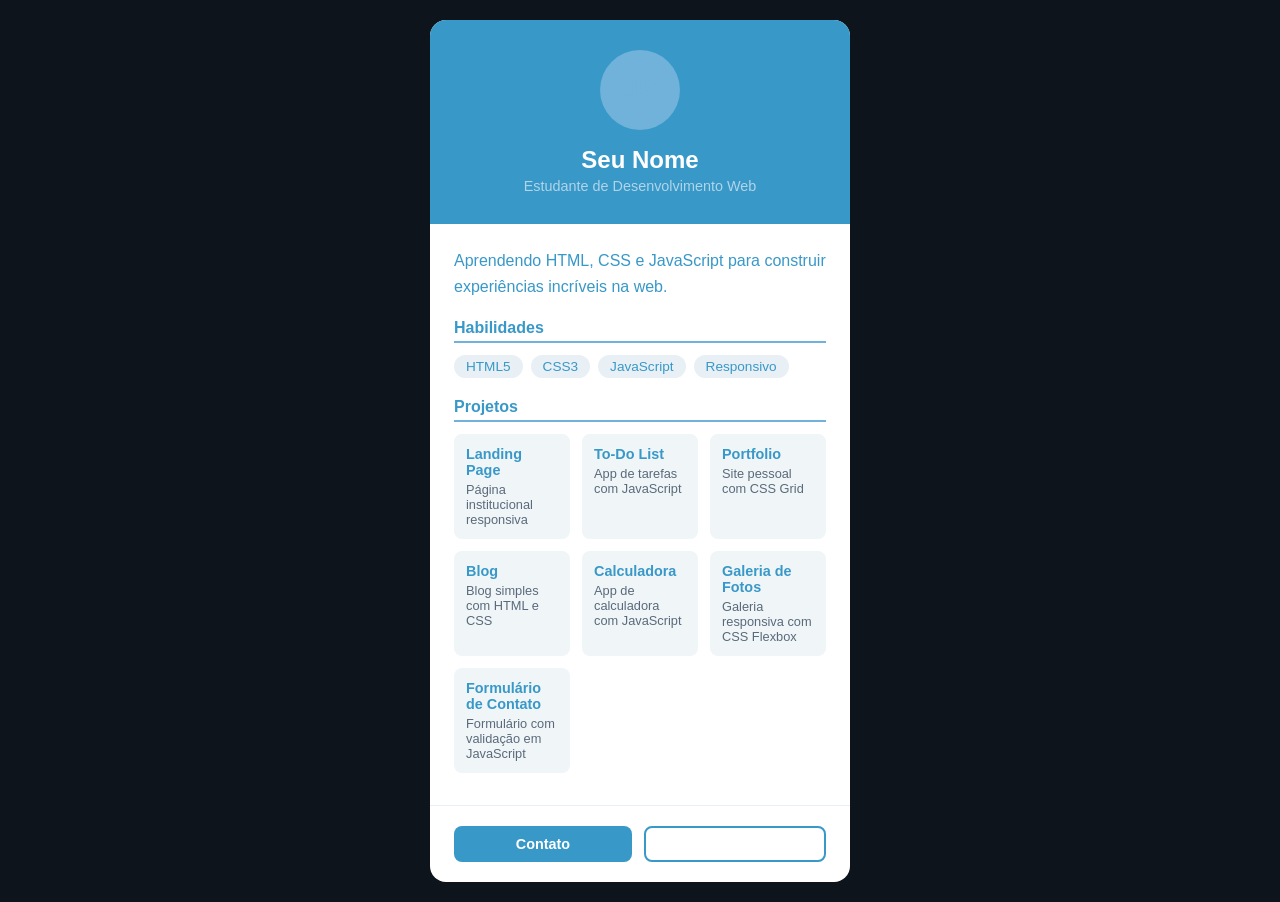
==== CSS/index.html @ f188aab3 "projetos adicionados" ====
<!DOCTYPE html>
<html lang="pt-BR">
<head>
  <meta charset="UTF-8">
  <meta name="viewport" content="width=device-width, initial-scale=1.0">
  <title>Portfolio Card</title>
  <link rel="stylesheet" href="style.css">
</head>
<body>
   
  <div class="dark-theme">
    <div class="container">
      <div class="card">

        <div class="card-header">
          <div class="avatar">JS</div>
          <h1 class="nome">Seu Nome</h1>
          <p class="titulo">Estudante de Desenvolvimento Web</p>
        </div>

        <div class="card-body">
          <p class="descricao">
            Aprendendo HTML, CSS e JavaScript para
            construir experiências incríveis na web.
          </p>

          <h2 class="secao-titulo">Habilidades</h2>
          <ul class="habilidades">
            <li class="tag">HTML5</li>
            <li class="tag">CSS3</li>
            <li class="tag">JavaScript</li>
            <li class="tag">Responsivo</li>
          </ul>

          <h2 class="secao-titulo">Projetos</h2>
          <div class="projetos">
            <div class="projeto">
              <h3>Landing Page</h3>
              <p>Página institucional responsiva</p>
            </div>
            <div class="projeto">
              <h3>To-Do List</h3>
              <p>App de tarefas com JavaScript</p>
            </div>
            <div class="projeto">
              <h3>Portfolio</h3>
              <p>Site pessoal com CSS Grid</p>
            </div>
            <div class="projeto">
              <h3>Blog</h3>
              <p>Blog simples com HTML e CSS</p>
            </div>
            <div class="projeto">
              <h3>Calculadora</h3>
              <p>App de calculadora com JavaScript</p>
            </div>
            <div class="projeto">
              <h3>Galeria de Fotos</h3>
              <p>Galeria responsiva com CSS Flexbox</p>
            </div>
            <div class="projeto">
              <h3>Formulário de Contato</h3>
              <p>Formulário com validação em JavaScript</p>
            </div>
          </div>
        </div>

        <div class="card-footer">
          <a href="#" class="btn">Contato</a>
          <a href="#" class="btn btn-outline">
---- CSS/style.css ----
* {
    margin: 0px;
    padding: 0px;
    box-sizing: border-box;
}

:root {
    --primary-color: #065A82;
    --accent-color: #B0D4E8;
    --background-color: #F0F5F8;
    --text-color: #1A1A2E
    
}
.dark-theme {
  --primary-color: #3898C8;
  --accent-color: #70B2D9;
  --background-color: #0E141B;
  --text-color: #E3EDF5;

  background-color: var(--background-color);
  color: var(--text-color);
  min-height: 100vh;
}
 
body {
    font-family: 'Segoe UI', Tahoma, sans-serif;
    background-color: var(--background-color);
    color: var(--text-color);
}
html {
    font-size: 16px;

}
.container {
    display: flex;
    justify-content: center;
    align-items: center;
    min-height: 100vh;
    padding: 20px;
}
.card {
    background-color: white;
    border-radius: 16px;
    max-width: 420px;
    width: 100%;
    box-shadow: 0 4px 20px rgba(0,0,0,0,1);
    overflow: hidden;

}
.card-header{
    background-color: var(--primary-color);
    padding: 30px;
    text-align: center;
}
@keyframes pulse {
        0% {
            transform: scale(1);
        }
        50% {
            transform: scale(1.1);
        }
        100% {
            transform: scale(1);
        }
    }
.avatar {
    width: 80px;
    height: 80px;
    border-radius: 50%;
    background-color: var(--accent-color);
    color: var(--accent-color);  
    font-size: 28px;
    font-weight: bold;
    justify-content: center;
    align-items: center;
    display: flex;
    margin: 0 auto 16px;
    animation: pulse 2s infinite;
    

    
}
.nome{
    color: white;
    font-size: 24px;
    margin-bottom: 4px;
}
.titulo {
    color: #B0D4E8;
    font-size: 14.4px;
}
.card-body {
    padding: 24px;
}
.descricao {
    color: var(--primary-color);
    line-height: 1.6;
    margin-bottom: 20px;
}
.secao-titulo{
    font-size: 16px;
    color: var(--primary-color);
    margin-bottom: 12px;
    border-bottom: 2px solid var(--accent-color);
    padding-bottom: 4px;
}
.habilidades {
    list-style: none;
    display: flex;
    flex-wrap: wrap;
    gap: 8px;
    margin-bottom: 20px;
}
.tag {
    background-color: #E8F0F5;
    color: var(--primary-color);
    padding: 4px 12px;
    border-radius: 20px;
    font-size: 13.6px;
    transition: all 0.2s;
}
.card-footer {
    padding: 20px 24px;
    border-top: 1px solid #E8F0F5;
    display: flex;
    gap: 12px;

}
.btn {
    flex: 1;
    padding: 10px;
    text-align: center;
    text-decoration: none;
    border-radius: 8px;
    font-weight: bold;
    font-size: 14.4px;
    background-color: var(--primary-color);
    color: white;
    transition: all 0.2s;
}
.btn-outline {
    background-color: transparent;
    border: 2px solid var(--primary-color);
    color: var(--primary-color);
}
.projetos{
    display: grid;
    grid-template-columns: 1fr 1fr 1fr;
    gap: 12px;
    margin-bottom: 8px;

}
.projeto{
    background-color: #F0F5F8;
    padding: 12px;
    border-radius: 8px;
    transition: transform 0.2s, box-shadow 0.2s;
}
.projeto h3{
    font-size: 14.4px;
    color: var(--primary-color);
    margin-bottom: 4px;
}
.projeto p {
    font-size: 12.8px;
    color: #5A6A7A
}
.projeto:hover {
    transform: translateY(-2px);
    box-shadow: 0 4px 12px rgba(0,0,0,0.1);
}
.btn:hover {
    opacity: 0.9;
    transform: translateY(-1px);
   
}
.tag:hover {
    background-color: var(--primary-color);
    color: white;
    cursor: pointer;
}
@media (max-width: 480px) {
    .projeto {
        grid-template-columns: 1fr;
    }
    .card-footer {
        flex-direction: column;
    }
    .avatar {
        width: 60px;
        height: 60px;
        font-size: 22px;
    }
    .nome {
        font-size: 19.2px;
    }
}
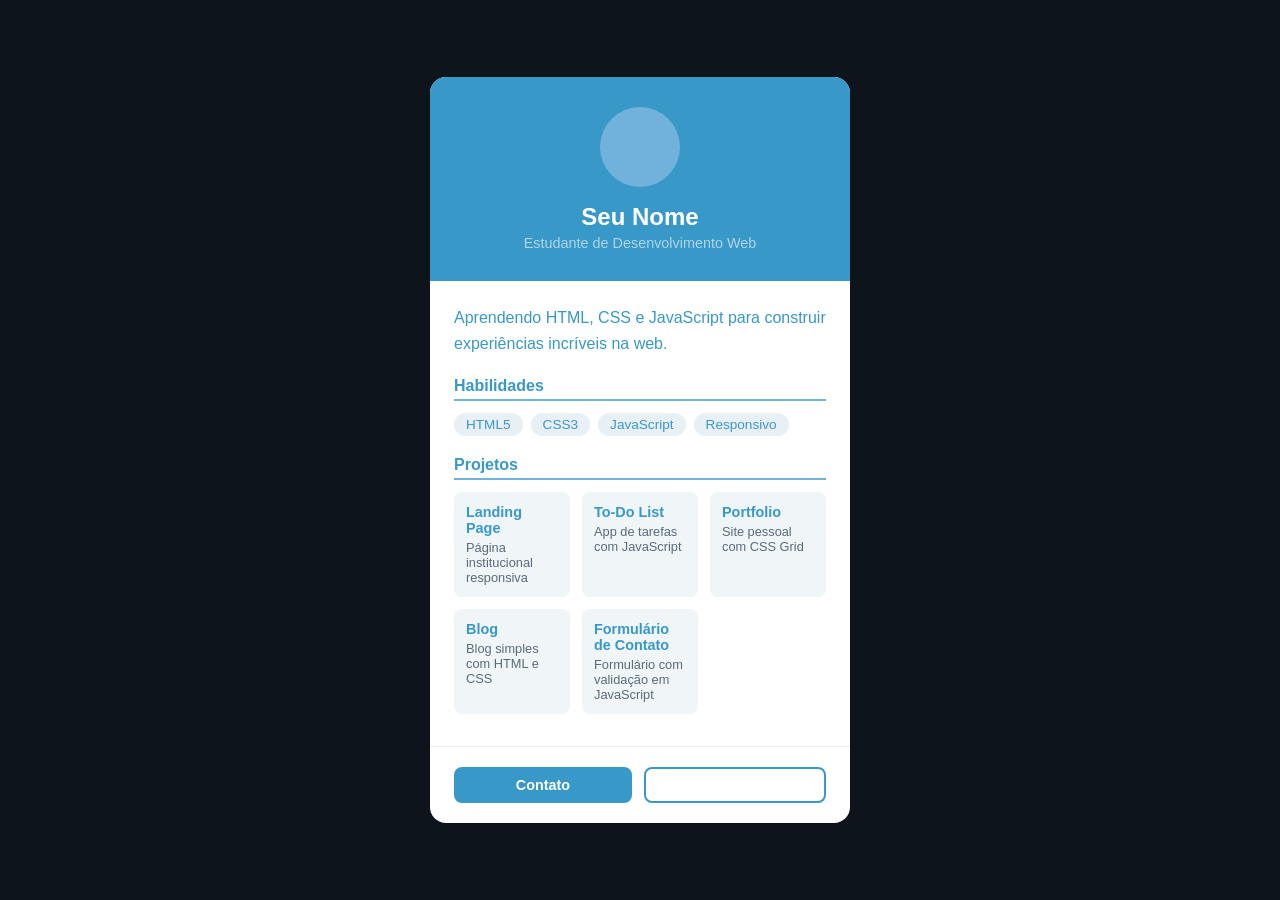
==== commit 5654a84b: "-" ====
--- a/CSS/index.html
+++ b/CSS/index.html
@@ -51,14 +51,6 @@
               <p>Blog simples com HTML e CSS</p>
             </div>
             <div class="projeto">
-              <h3>Calculadora</h3>
-              <p>App de calculadora com JavaScript</p>
-            </div>
-            <div class="projeto">
-              <h3>Galeria de Fotos</h3>
-              <p>Galeria responsiva com CSS Flexbox</p>
-            </div>
-            <div class="projeto">
               <h3>Formulário de Contato</h3>
               <p>Formulário com validação em JavaScript</p>
             </div>
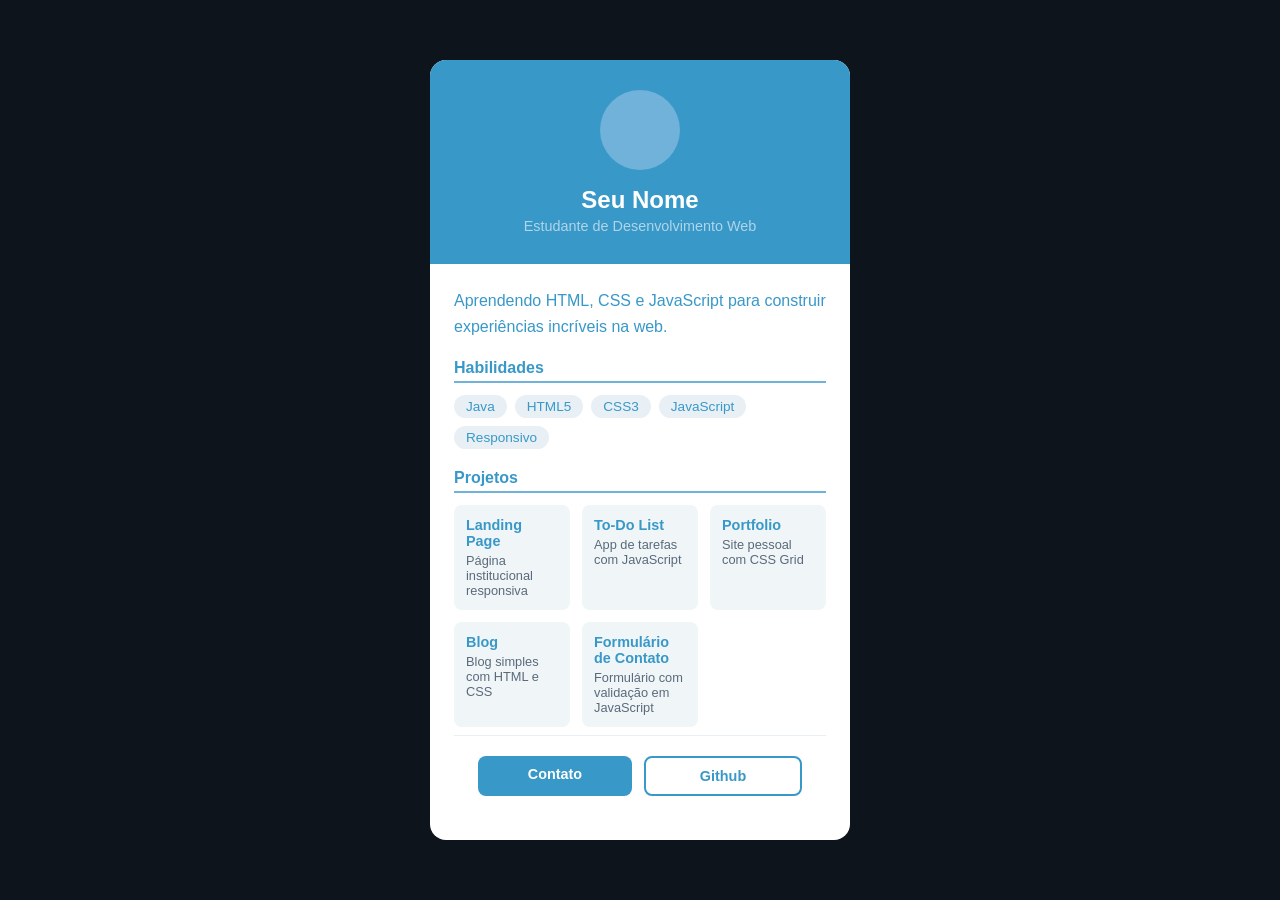
==== commit a55a76b7: "-" ====
--- a/CSS/index.html
+++ b/CSS/index.html
@@ -26,6 +26,7 @@
 
           <h2 class="secao-titulo">Habilidades</h2>
           <ul class="habilidades">
+            <li class="tag">Java</li>
             <li class="tag">HTML5</li>
             <li class="tag">CSS3</li>
             <li class="tag">JavaScript</li>
@@ -55,8 +56,10 @@
               <p>Formulário com validação em JavaScript</p>
             </div>
           </div>
-        </div>
+        
 
         <div class="card-footer">
           <a href="#" class="btn">Contato</a>
-          <a href="#" class="btn btn-outline">+          <a href="#" class="btn-outline">Github</a>
+          
+          </div>
--- a/CSS/style.css
+++ b/CSS/style.css
@@ -3,7 +3,6 @@
     padding: 0px;
     box-sizing: border-box;
 }
-
 :root {
     --primary-color: #065A82;
     --accent-color: #B0D4E8;
@@ -21,7 +20,6 @@
   color: var(--text-color);
   min-height: 100vh;
 }
- 
 body {
     font-family: 'Segoe UI', Tahoma, sans-serif;
     background-color: var(--background-color);
@@ -76,9 +74,6 @@
     display: flex;
     margin: 0 auto 16px;
     animation: pulse 2s infinite;
-    
-
-    
 }
 .nome{
     color: white;
@@ -139,6 +134,14 @@
     transition: all 0.2s;
 }
 .btn-outline {
+    flex: 1;
+    padding: 10px;
+    text-align: center;
+    text-decoration: none;
+    border-radius: 8px;
+    font-weight: bold;
+    font-size: 14.4px;
+    transition: all 0.2s;
     background-color: transparent;
     border: 2px solid var(--primary-color);
     color: var(--primary-color);
@@ -174,9 +177,14 @@
     transform: translateY(-1px);
    
 }
+.btn-outline:hover {
+    opacity: 0.9;
+    transform: translateY(-1px);
+     
+}
 .tag:hover {
     background-color: var(--primary-color);
-    color: white;
+    color: var(--text-color);
     cursor: pointer;
 }
 @media (max-width: 480px) {
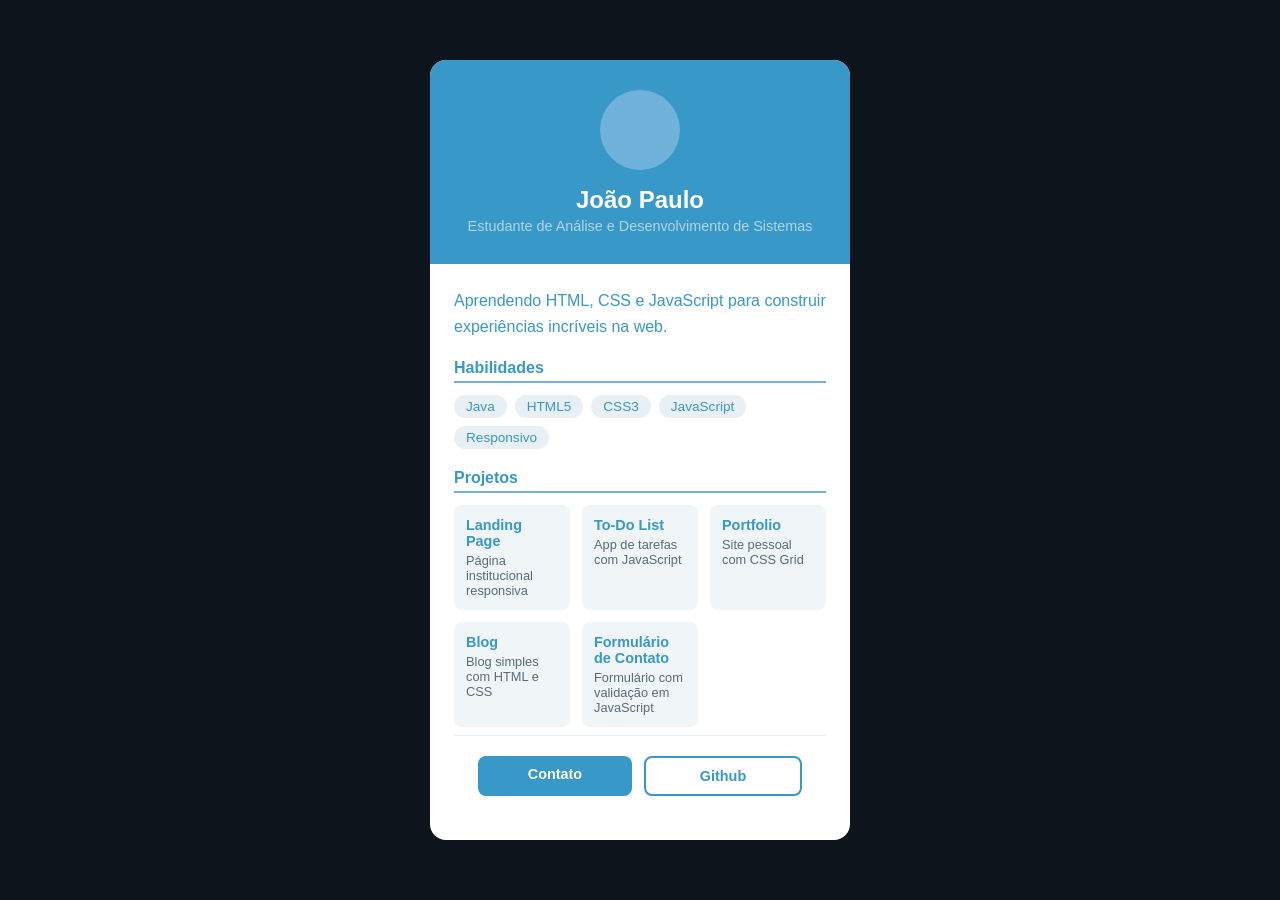
==== commit 44fe782a: "informações de perfil adicionadas" ====
--- a/CSS/index.html
+++ b/CSS/index.html
@@ -14,8 +14,8 @@
 
         <div class="card-header">
           <div class="avatar">JS</div>
-          <h1 class="nome">Seu Nome</h1>
-          <p class="titulo">Estudante de Desenvolvimento Web</p>
+          <h1 class="nome">João Paulo</h1>
+          <p class="titulo">Estudante de Análise e Desenvolvimento de Sistemas</p>
         </div>
 
         <div class="card-body">
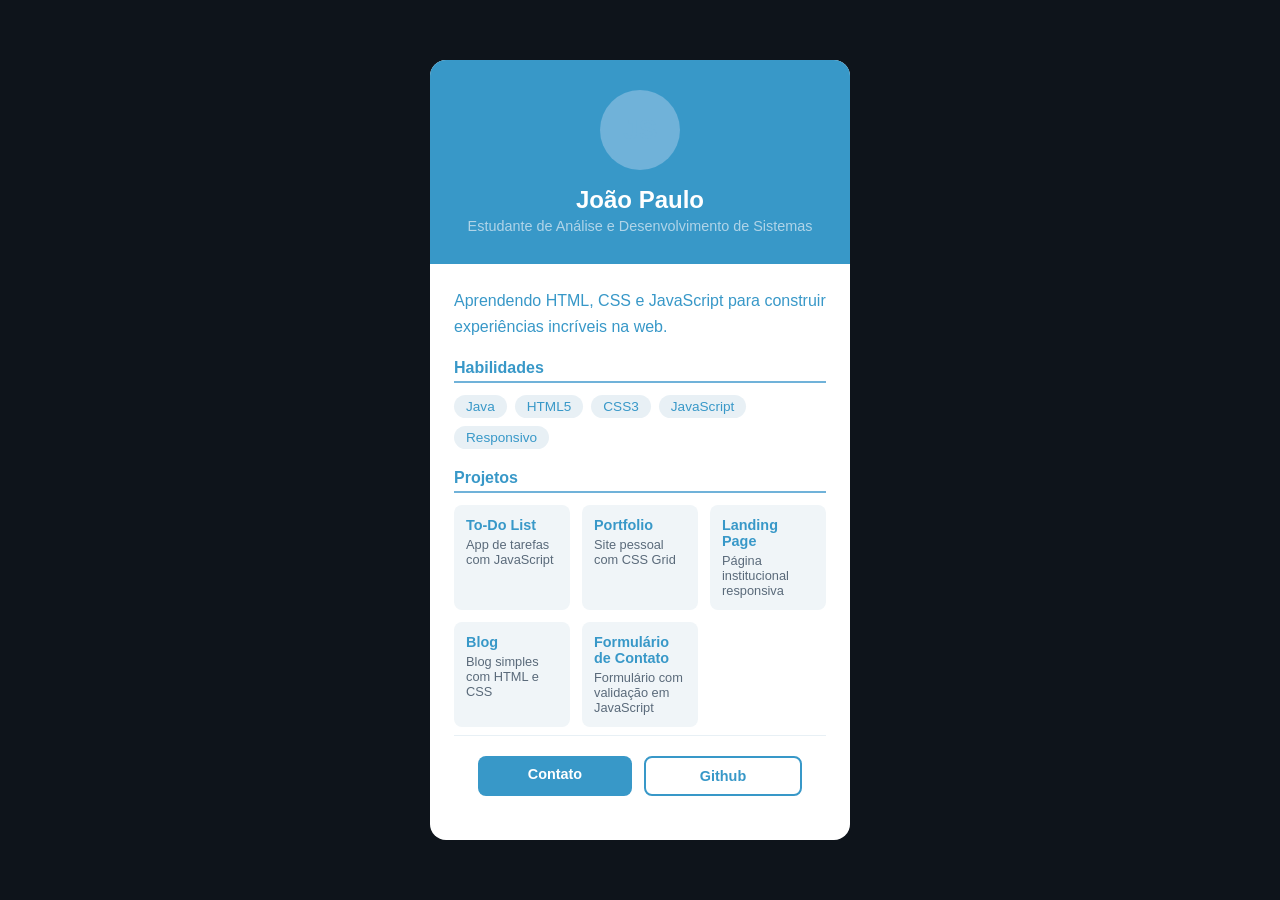
==== commit 4079cdeb: "-" ====
--- a/CSS/index.html
+++ b/CSS/index.html
@@ -11,7 +11,6 @@
   <div class="dark-theme">
     <div class="container">
       <div class="card">
-
         <div class="card-header">
           <div class="avatar">JS</div>
           <h1 class="nome">João Paulo</h1>
@@ -36,16 +35,16 @@
           <h2 class="secao-titulo">Projetos</h2>
           <div class="projetos">
             <div class="projeto">
-              <h3>Landing Page</h3>
-              <p>Página institucional responsiva</p>
-            </div>
-            <div class="projeto">
               <h3>To-Do List</h3>
               <p>App de tarefas com JavaScript</p>
             </div>
             <div class="projeto">
               <h3>Portfolio</h3>
               <p>Site pessoal com CSS Grid</p>
+            </div>
+            <div class="projeto">
+              <h3>Landing Page</h3>
+              <p>Página institucional responsiva</p>
             </div>
             <div class="projeto">
               <h3>Blog</h3>
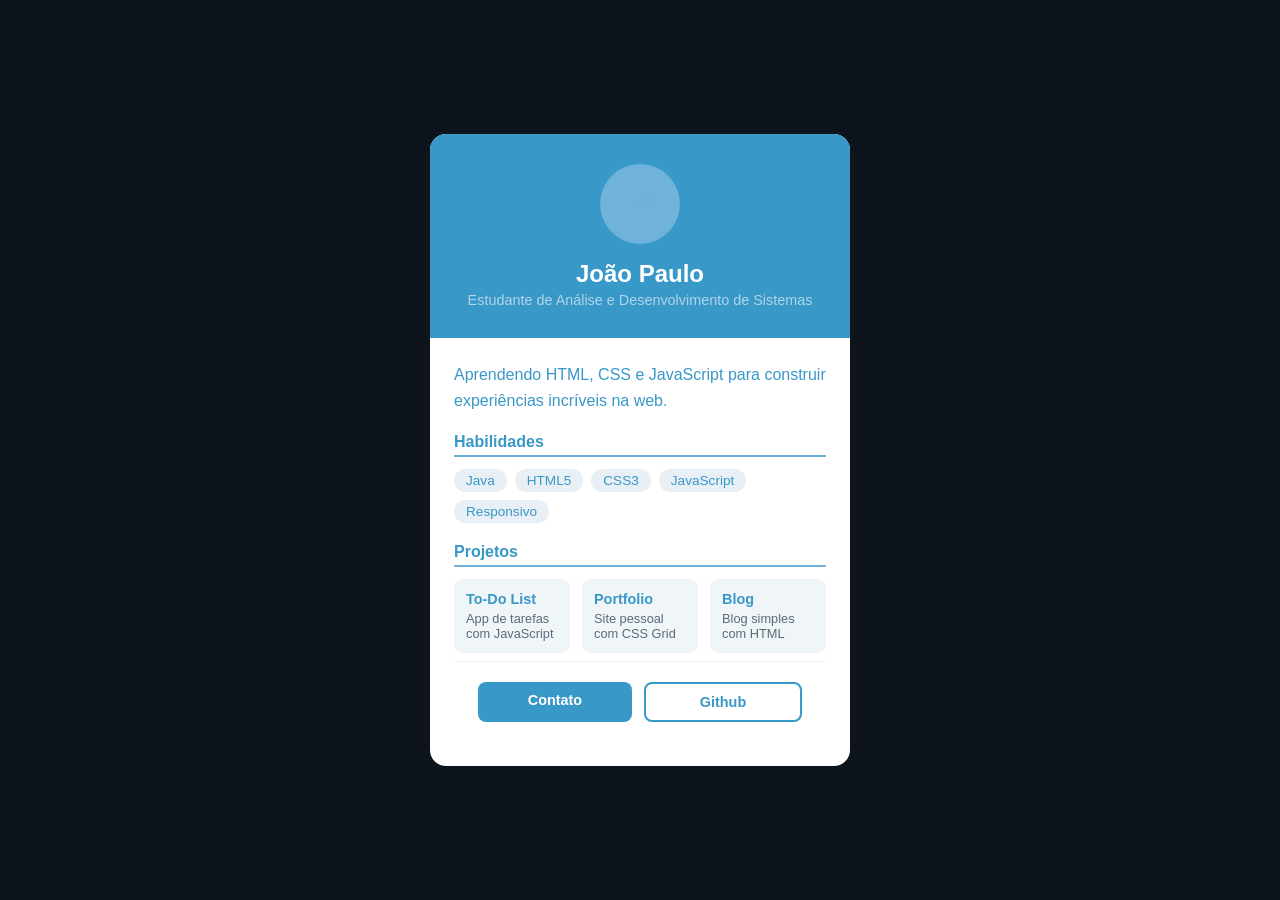
==== commit 2ee98c94: "-" ====
--- a/CSS/index.html
+++ b/CSS/index.html
@@ -43,16 +43,8 @@
               <p>Site pessoal com CSS Grid</p>
             </div>
             <div class="projeto">
-              <h3>Landing Page</h3>
-              <p>Página institucional responsiva</p>
-            </div>
-            <div class="projeto">
               <h3>Blog</h3>
-              <p>Blog simples com HTML e CSS</p>
-            </div>
-            <div class="projeto">
-              <h3>Formulário de Contato</h3>
-              <p>Formulário com validação em JavaScript</p>
+              <p>Blog simples com HTML</p>
             </div>
           </div>
         
--- a/CSS/style.css
+++ b/CSS/style.css
@@ -203,3 +203,6 @@
         font-size: 19.2px;
     }
 }
+teste {
+    color: red;
+}
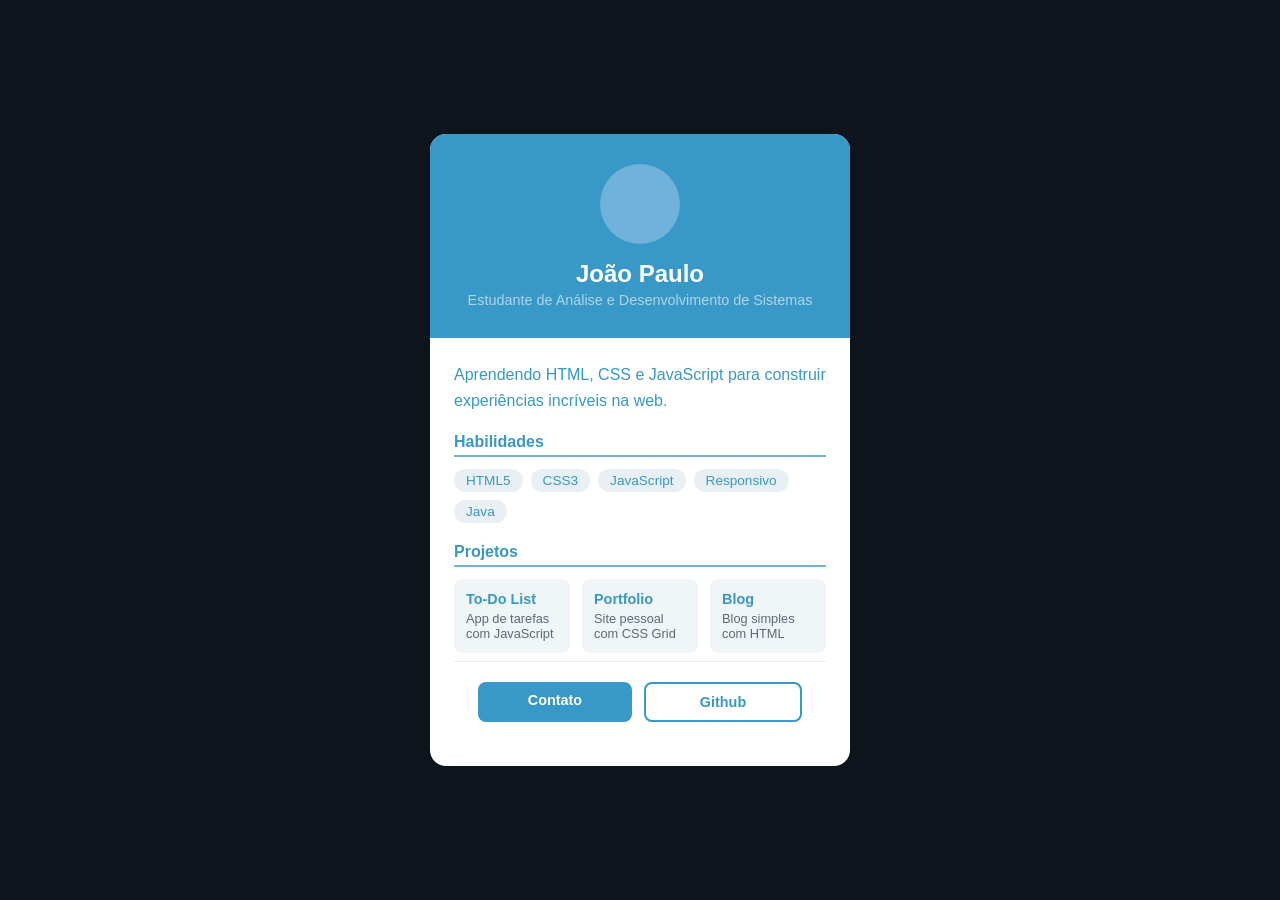
==== commit 77d35177: "-" ====
--- a/CSS/index.html
+++ b/CSS/index.html
@@ -25,11 +25,11 @@
 
           <h2 class="secao-titulo">Habilidades</h2>
           <ul class="habilidades">
-            <li class="tag">Java</li>
             <li class="tag">HTML5</li>
             <li class="tag">CSS3</li>
             <li class="tag">JavaScript</li>
             <li class="tag">Responsivo</li>
+            <li class="tag">Java</li>
           </ul>
 
           <h2 class="secao-titulo">Projetos</h2>
